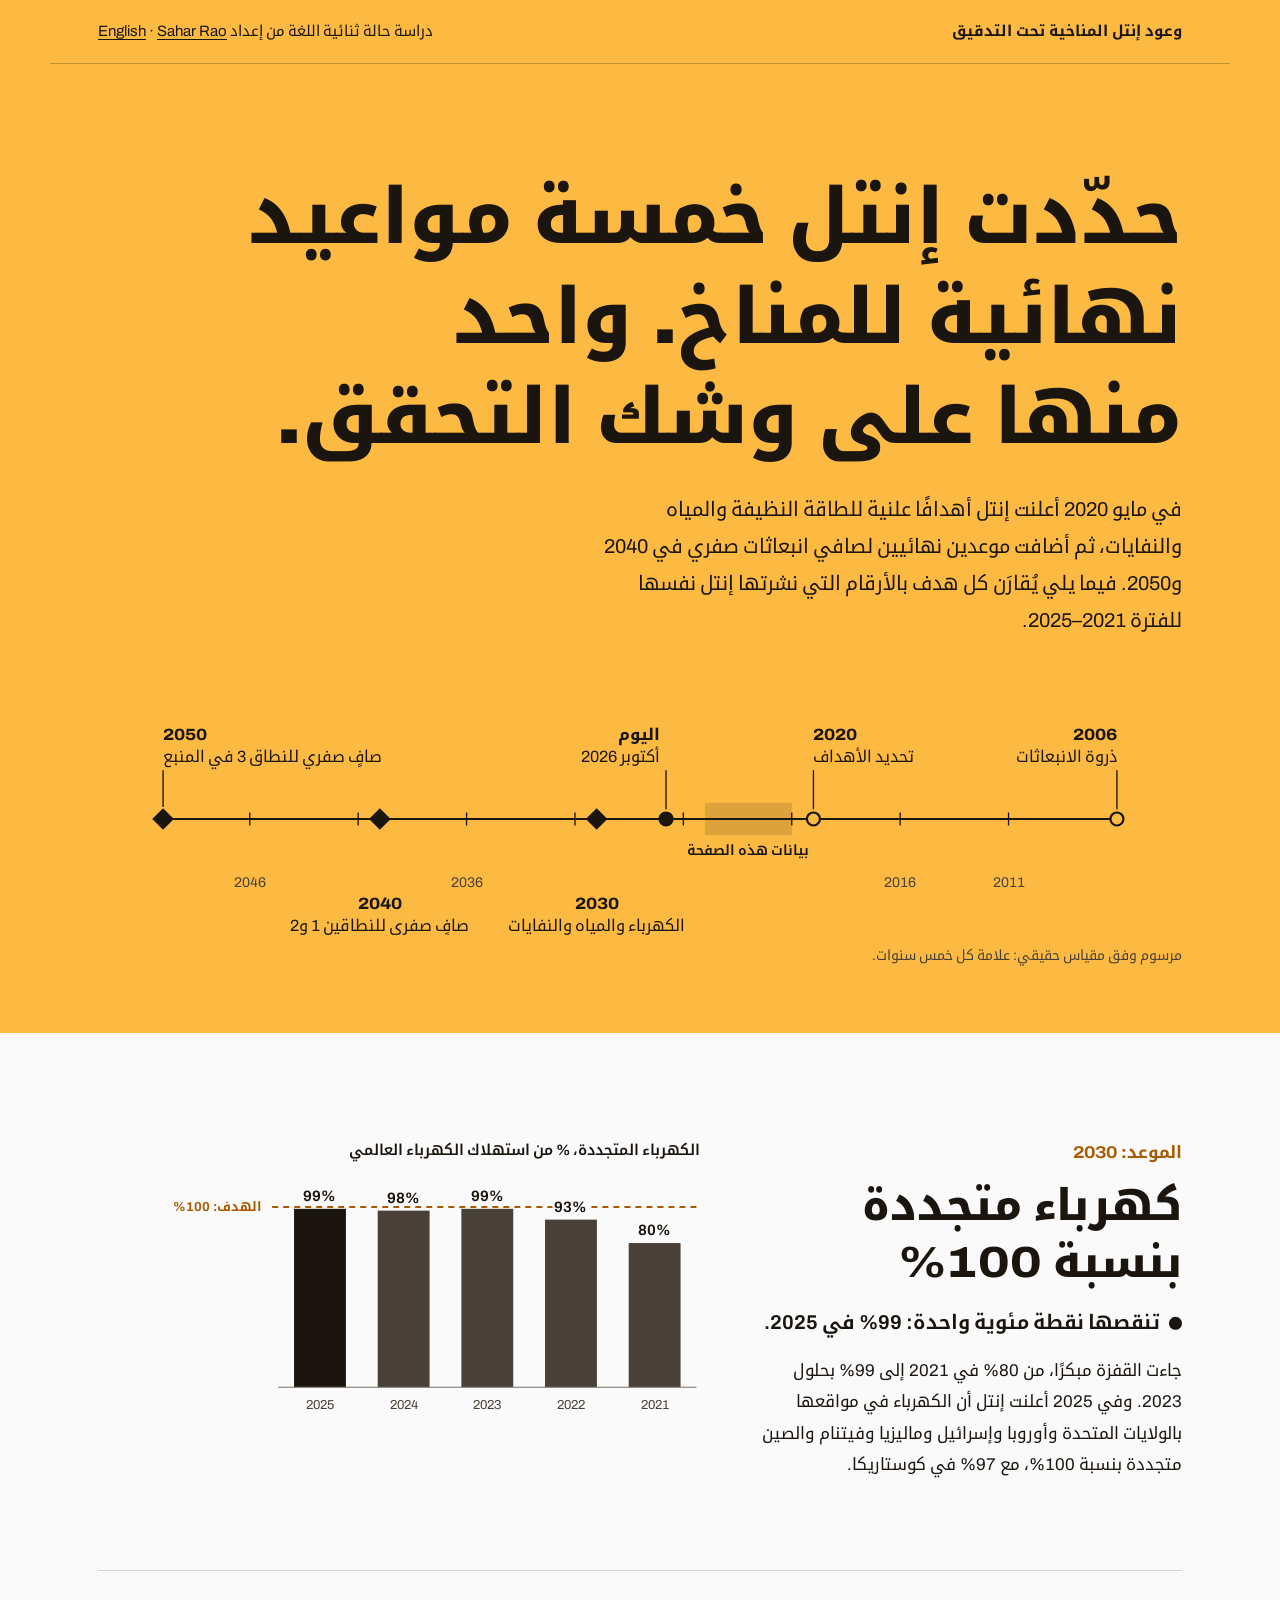
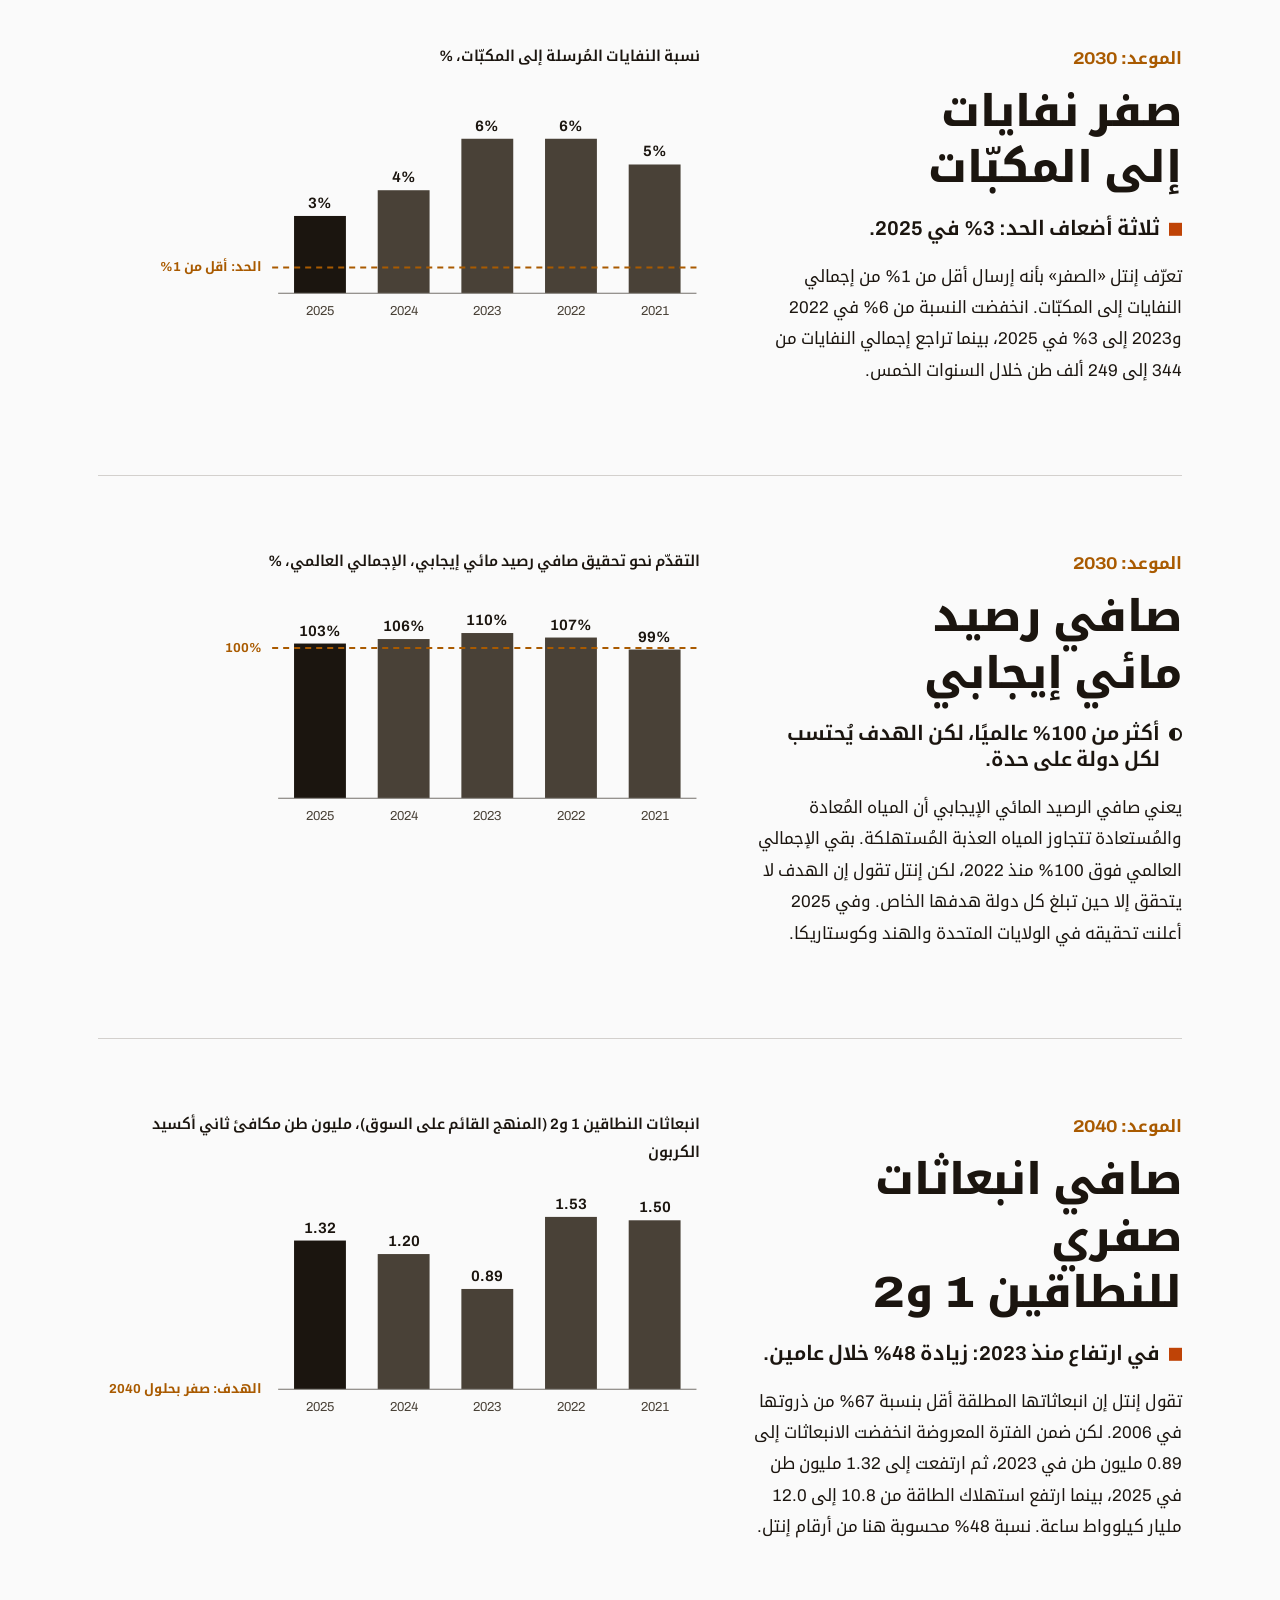
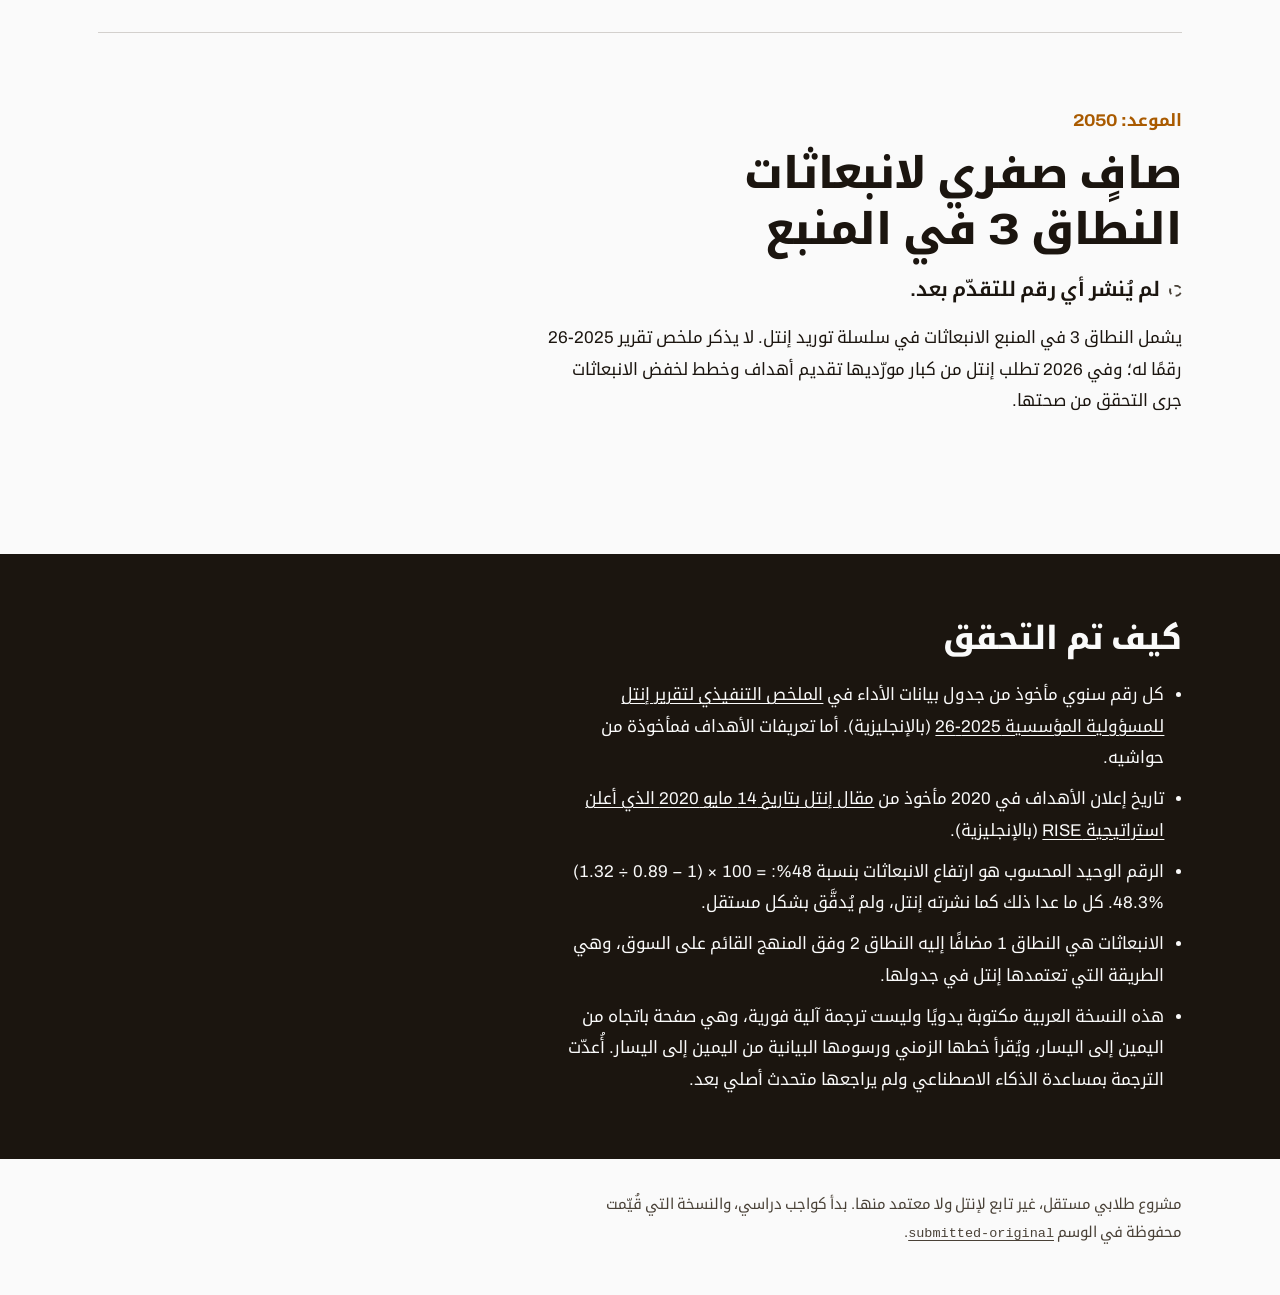
==== ar/index.html @ 9824273e "Rebuild as a hand-authored English/Arabic data case study Replaces the Google Website Translator app" ====
<!DOCTYPE html>
<html lang="ar" dir="rtl">
  <head>
    <meta charset="UTF-8" />
    <meta name="viewport" content="width=device-width, initial-scale=1.0" />
    <meta http-equiv="Content-Security-Policy" content="default-src 'self'; base-uri 'self'; form-action 'self'; object-src 'none'; script-src 'self'; style-src 'self'; img-src 'self' data:; font-src 'self'; connect-src 'self'; frame-src 'none'; upgrade-insecure-requests" />
    <title>وعود إنتل المناخية تحت التدقيق</title>
    <meta
      name="description"
      content="أهداف إنتل المعلنة للاستدامة مقارنةً ببياناتها المنشورة للفترة 2021–2025: حالة واضحة لكل هدف، وكل رقم موثّق المصدر."
    />
    <meta name="theme-color" content="#f2b33d" />
    <link rel="preload" href="../assets/fonts/noto-kufi-arabic.woff2" as="font" type="font/woff2" crossorigin />
    <link rel="alternate" hreflang="en" href="https://srao189.github.io/03-prj-intel-localization/" />
    <link rel="alternate" hreflang="ar" href="https://srao189.github.io/03-prj-intel-localization/ar/" />
    <link rel="stylesheet" href="../styles.css" />
  </head>
  <body>
    <a class="skip-link" href="#goals">انتقل إلى الأهداف</a>

    <header class="masthead">
      <div class="masthead-inner">
        <p class="masthead-title">وعود إنتل المناخية تحت التدقيق</p>
        <p class="masthead-byline">دراسة حالة ثنائية اللغة من إعداد <a href="https://github.com/SRao189" lang="en" dir="ltr">Sahar Rao</a> · <a href="../" lang="en" hreflang="en">English</a></p>
      </div>
    </header>

    <section class="hero" aria-labelledby="hero-heading">
      <div class="hero-inner">
        <h1 id="hero-heading">حدّدت إنتل خمسة مواعيد نهائية للمناخ. واحد منها على وشك التحقق.</h1>
        <p class="hero-lead">
          في مايو 2020 أعلنت إنتل أهدافًا علنية للطاقة النظيفة والمياه والنفايات، ثم أضافت موعدين
          نهائيين لصافي انبعاثات صفري في 2040 و2050. فيما يلي يُقارَن كل هدف بالأرقام التي نشرتها
          إنتل نفسها للفترة 2021–2025.
        </p>

        <figure class="ruler" aria-labelledby="ruler-caption">
          <div class="ruler-scroll" tabindex="0" role="region" aria-label="الخط الزمني، يمكن تمريره أفقيًا على الشاشات الصغيرة">
            <svg class="ruler-svg" viewBox="0 0 1000 214" direction="ltr" role="img" aria-labelledby="ruler-title ruler-desc">
              <title id="ruler-title">المواعيد النهائية لأهداف إنتل للاستدامة على خط زمني بمقياس حقيقي، من 2006 إلى 2050</title>
              <desc id="ruler-desc">بلغت الانبعاثات ذروتها في 2006. حُدّدت الأهداف في 2020. تغطي البيانات المنشورة الفترة من 2021 إلى 2025. يحين موعد أهداف المياه والنفايات والكهرباء المتجددة في 2030، وصافي الانبعاثات الصفري للنطاقين 1 و2 في 2040، وللنطاق 3 في المنبع في 2050.</desc>
              <rect class="ruler-band" x="560" y="92" width="80" height="30" />
              <text class="ruler-band-label" x="600" y="140" text-anchor="middle">بيانات هذه الصفحة</text>
              <line class="ruler-axis" x1="940" y1="107" x2="60" y2="107" />
              <g class="ruler-ticks">
                <line x1="940" y1="101" x2="940" y2="113" />
                <line x1="840" y1="101" x2="840" y2="113" />
                <line x1="740" y1="101" x2="740" y2="113" />
                <line x1="640" y1="101" x2="640" y2="113" />
                <line x1="540" y1="101" x2="540" y2="113" />
                <line x1="440" y1="101" x2="440" y2="113" />
                <line x1="340" y1="101" x2="340" y2="113" />
                <line x1="240" y1="101" x2="240" y2="113" />
                <line x1="140" y1="101" x2="140" y2="113" />
              </g>
              <g class="ruler-years">
                <text x="840" y="170" text-anchor="middle">2011</text>
                <text x="740" y="170" text-anchor="middle">2016</text>
                <text x="340" y="170" text-anchor="middle">2036</text>
                <text x="140" y="170" text-anchor="middle">2046</text>
              </g>

              <g class="ruler-event">
                <line x1="940" y1="62" x2="940" y2="98" />
                <circle cx="940" cy="107" r="6" />
                <text x="940" y="34" class="ruler-year" text-anchor="end">2006</text>
                <text x="940" y="54" text-anchor="end">ذروة الانبعاثات</text>
              </g>
              <g class="ruler-event">
                <line x1="660" y1="62" x2="660" y2="98" />
                <circle cx="660" cy="107" r="6" />
                <text x="660" y="34" class="ruler-year">2020</text>
                <text x="660" y="54">تحديد الأهداف</text>
              </g>
              <g class="ruler-event ruler-today">
                <line x1="524" y1="62" x2="524" y2="98" />
                <circle cx="524" cy="107" r="6" />
                <text x="518" y="34" class="ruler-year" text-anchor="end">اليوم</text>
                <text x="518" y="54" text-anchor="end">أكتوبر 2026</text>
              </g>
              <g class="ruler-event ruler-deadline">
                <path d="M460 97 l10 10 l-10 10 l-10 -10z" />
                <text x="460" y="190" class="ruler-year" text-anchor="middle">2030</text>
                <text x="460" y="210" text-anchor="middle">الكهرباء والمياه والنفايات</text>
              </g>
              <g class="ruler-event ruler-deadline">
                <path d="M260 97 l10 10 l-10 10 l-10 -10z" />
                <text x="260" y="190" class="ruler-year" text-anchor="middle">2040</text>
                <text x="260" y="210" text-anchor="middle">صافٍ صفري للنطاقين 1 و2</text>
              </g>
              <g class="ruler-event ruler-deadline">
                <line x1="60" y1="62" x2="60" y2="96" />
                <path d="M60 97 l10 10 l-10 10 l-10 -10z" />
                <text x="60" y="34" class="ruler-year">2050</text>
                <text x="60" y="54">صافٍ صفري للنطاق 3 في المنبع</text>
              </g>
            </svg>
          </div>
          <figcaption id="ruler-caption">مرسوم وفق مقياس حقيقي: علامة كل خمس سنوات.<span class="swipe-hint"> اسحب لرؤية الخط حتى 2050.</span></figcaption>
        </figure>
      </div>
    </section>

    <main id="goals">
      <section class="goal" aria-labelledby="g-power">
        <div class="goal-text">
          <p class="goal-due">الموعد: 2030</p>
          <h2 id="g-power">كهرباء متجددة بنسبة 100%</h2>
          <p class="status status-near"><span class="status-mark" aria-hidden="true"></span>تنقصها نقطة مئوية واحدة: 99% في 2025.</p>
          <p>
            جاءت القفزة مبكرًا، من 80% في 2021 إلى 99% بحلول 2023. وفي 2025 أعلنت إنتل أن الكهرباء
            في مواقعها بالولايات المتحدة وأوروبا وإسرائيل وماليزيا وفيتنام والصين متجددة بنسبة 100%،
            مع 97% في كوستاريكا.
          </p>
        </div>
        <figure class="chart" data-chart data-goal="100" data-goal-label="الهدف: 100%" data-max="100" data-unit="%">
          <table>
            <caption>الكهرباء المتجددة، % من استهلاك الكهرباء العالمي</caption>
            <thead><tr><th scope="col">السنة</th><th scope="col">النسبة</th></tr></thead>
            <tbody>
              <tr><th scope="row">2021</th><td>80</td></tr>
              <tr><th scope="row">2022</th><td>93</td></tr>
              <tr><th scope="row">2023</th><td>99</td></tr>
              <tr><th scope="row">2024</th><td>98</td></tr>
              <tr><th scope="row">2025</th><td>99</td></tr>
            </tbody>
          </table>
        </figure>
      </section>

      <section class="goal" aria-labelledby="g-waste">
        <div class="goal-text">
          <p class="goal-due">الموعد: 2030</p>
          <h2 id="g-waste">صفر نفايات إلى المكبّات</h2>
          <p class="status status-gap"><span class="status-mark" aria-hidden="true"></span>ثلاثة أضعاف الحد: 3% في 2025.</p>
          <p>
            تعرّف إنتل «الصفر» بأنه إرسال أقل من 1% من إجمالي النفايات إلى المكبّات. انخفضت النسبة من 6%
            في 2022 و2023 إلى 3% في 2025، بينما تراجع إجمالي النفايات من 344 إلى 249 ألف طن خلال
            السنوات الخمس.
          </p>
        </div>
        <figure class="chart" data-chart data-goal="1" data-goal-label="الحد: أقل من 1%" data-max="7" data-unit="%">
          <table>
            <caption>نسبة النفايات المُرسلة إلى المكبّات، %</caption>
            <thead><tr><th scope="col">السنة</th><th scope="col">النسبة</th></tr></thead>
            <tbody>
              <tr><th scope="row">2021</th><td>5</td></tr>
              <tr><th scope="row">2022</th><td>6</td></tr>
              <tr><th scope="row">2023</th><td>6</td></tr>
              <tr><th scope="row">2024</th><td>4</td></tr>
              <tr><th scope="row">2025</th><td>3</td></tr>
            </tbody>
          </table>
        </figure>
      </section>

      <section class="goal" aria-labelledby="g-water">
        <div class="goal-text">
          <p class="goal-due">الموعد: 2030</p>
          <h2 id="g-water">صافي رصيد مائي إيجابي</h2>
          <p class="status status-partial"><span class="status-mark" aria-hidden="true"></span>أكثر من 100% عالميًا، لكن الهدف يُحتسب لكل دولة على حدة.</p>
          <p>
            يعني صافي الرصيد المائي الإيجابي أن المياه المُعادة والمُستعادة تتجاوز المياه العذبة المُستهلكة. بقي
            الإجمالي العالمي فوق 100% منذ 2022، لكن إنتل تقول إن الهدف لا يتحقق إلا حين تبلغ كل دولة
            هدفها الخاص. وفي 2025 أعلنت تحقيقه في الولايات المتحدة والهند وكوستاريكا.
          </p>
        </div>
        <figure class="chart" data-chart data-goal="100" data-goal-label="100%" data-max="120" data-unit="%">
          <table>
            <caption>التقدّم نحو تحقيق صافي رصيد مائي إيجابي، الإجمالي العالمي، %</caption>
            <thead><tr><th scope="col">السنة</th><th scope="col">التقدّم</th></tr></thead>
            <tbody>
              <tr><th scope="row">2021</th><td>99</td></tr>
              <tr><th scope="row">2022</th><td>107</td></tr>
              <tr><th scope="row">2023</th><td>110</td></tr>
              <tr><th scope="row">2024</th><td>106</td></tr>
              <tr><th scope="row">2025</th><td>103</td></tr>
            </tbody>
          </table>
        </figure>
      </section>

      <section class="goal" aria-labelledby="g-scope12">
        <div class="goal-text">
          <p class="goal-due">الموعد: 2040</p>
          <h2 id="g-scope12">صافي انبعاثات صفري للنطاقين 1 و2</h2>
          <p class="status status-gap"><span class="status-mark" aria-hidden="true"></span>في ارتفاع منذ 2023: زيادة 48% خلال عامين.</p>
          <p>
            تقول إنتل إن انبعاثاتها المطلقة أقل بنسبة 67% من ذروتها في 2006. لكن ضمن الفترة المعروضة
            انخفضت الانبعاثات إلى 0.89 مليون طن في 2023، ثم ارتفعت إلى 1.32 مليون طن في 2025، بينما
            ارتفع استهلاك الطاقة من 10.8 إلى 12.0 مليار كيلوواط ساعة. نسبة 48% محسوبة هنا من أرقام إنتل.
          </p>
        </div>
        <figure class="chart" data-chart data-goal="0" data-goal-label="الهدف: صفر بحلول 2040" data-max="1.6" data-unit="" data-decimals="2">
          <table>
            <caption>انبعاثات النطاقين 1 و2 (المنهج القائم على السوق)، مليون طن مكافئ ثاني أكسيد الكربون</caption>
            <thead><tr><th scope="col">السنة</th><th scope="col">الانبعاثات</th></tr></thead>
            <tbody>
              <tr><th scope="row">2021</th><td>1.50</td></tr>
              <tr><th scope="row">2022</th><td>1.53</td></tr>
              <tr><th scope="row">2023</th><td>0.89</td></tr>
              <tr><th scope="row">2024</th><td>1.20</td></tr>
              <tr><th scope="row">2025</th><td>1.32</td></tr>
            </tbody>
          </table>
        </figure>
      </section>

      <section class="goal goal-open" aria-labelledby="g-scope3">
        <div class="goal-text">
          <p class="goal-due">الموعد: 2050</p>
          <h2 id="g-scope3">صافٍ صفري لانبعاثات النطاق 3 في المنبع</h2>
          <p class="status status-open"><span class="status-mark" aria-hidden="true"></span>لم يُنشر أي رقم للتقدّم بعد.</p>
          <p>
            يشمل النطاق 3 في المنبع الانبعاثات في سلسلة توريد إنتل. لا يذكر ملخص تقرير 2025-26 رقمًا
            له؛ وفي 2026 تطلب إنتل من كبار مورّديها تقديم أهداف وخطط لخفض الانبعاثات جرى التحقق من صحتها.
          </p>
        </div>
      </section>
    </main>

    <section class="method" aria-labelledby="method-heading">
      <div class="method-inner">
        <h2 id="method-heading">كيف تم التحقق</h2>
        <ul>
          <li>
            كل رقم سنوي مأخوذ من جدول بيانات الأداء في
            <a href="https://csrreportbuilder.intel.com/pdfbuilder/pdfs/CSR-2025-26-Executive-Summary.pdf#page=9" hreflang="en">الملخص التنفيذي لتقرير إنتل للمسؤولية المؤسسية 2025-26</a>
            (بالإنجليزية). أما تعريفات الأهداف فمأخوذة من حواشيه.
          </li>
          <li>
            تاريخ إعلان الأهداف في 2020 مأخوذ من
            <a href="https://www.intc.com/news-events/press-releases/detail/1077/intel-editorial-closing-out-a-decade-of-corporate" hreflang="en">مقال إنتل بتاريخ 14 مايو 2020 الذي أعلن استراتيجية RISE</a>
            (بالإنجليزية).
          </li>
          <li>الرقم الوحيد المحسوب هو ارتفاع الانبعاثات بنسبة 48%: <span dir="ltr">(1.32 ÷ 0.89 − 1) × 100 = 48.3%</span>. كل ما عدا ذلك كما نشرته إنتل، ولم يُدقَّق بشكل مستقل.</li>
          <li>الانبعاثات هي النطاق 1 مضافًا إليه النطاق 2 وفق المنهج القائم على السوق، وهي الطريقة التي تعتمدها إنتل في جدولها.</li>
          <li>هذه النسخة العربية مكتوبة يدويًا وليست ترجمة آلية فورية، وهي صفحة باتجاه من اليمين إلى اليسار، ويُقرأ خطها الزمني ورسومها البيانية من اليمين إلى اليسار. أُعدّت الترجمة بمساعدة الذكاء الاصطناعي ولم يراجعها متحدث أصلي بعد.</li>
        </ul>
      </div>
    </section>

    <footer class="site-footer">
      <p>
        مشروع طلابي مستقل، غير تابع لإنتل ولا معتمد منها. بدأ كواجب دراسي، والنسخة التي قُيّمت محفوظة
        في الوسم
        <a href="https://github.com/SRao189/03-prj-intel-localization/tree/submitted-original"><code>submitted-original</code></a>.
      </p>
    </footer>

    <script src="../script.js"></script>
  </body>
</html>
---- styles.css ----
@font-face {
  font-family: "Archivo";
  src: url("assets/fonts/archivo-latin.woff2") format("woff2");
  font-weight: 100 900;
  font-stretch: 62% 125%;
  font-display: swap;
}

@font-face {
  font-family: "Noto Kufi Arabic";
  src: url("assets/fonts/noto-kufi-arabic.woff2") format("woff2");
  font-weight: 100 900;
  font-display: swap;
  unicode-range: U+0600-06FF, U+0750-077F, U+08A0-08FF, U+200C-200E, U+FB50-FDFF, U+FE70-FEFF;
}

:root {
  /* Cleanroom amber: the light photolithography bays run under. */
  --amber: oklch(0.83 0.15 78);
  --amber-deep: oklch(0.55 0.14 62);
  --ink: oklch(0.2 0.015 70);
  --ink-soft: oklch(0.38 0.02 70);
  --paper: oklch(0.985 0 0);
  --rule: oklch(0.86 0.005 70);
  --rule-strong: oklch(0.55 0.01 70);
  --gap: oklch(0.55 0.17 40);
  --focus: oklch(0.45 0.18 260);

  --measure: 64ch;
  --page: 1180px;
  --pad: clamp(1rem, 4vw, 3rem);
  --ease-out: cubic-bezier(0.22, 1, 0.36, 1);

  --z-skip: 10;
}

*,
*::before,
*::after {
  box-sizing: border-box;
}

html {
  -webkit-text-size-adjust: 100%;
}

body {
  margin: 0;
  background: var(--paper);
  color: var(--ink);
  /* Archivo carries Latin and digits; Noto Kufi Arabic picks up the Arabic range. */
  font-family: "Archivo", "Noto Kufi Arabic", "Segoe UI", system-ui, sans-serif;
  font-size: 1.0625rem;
  line-height: 1.6;
  font-variant-numeric: tabular-nums;
}

a {
  color: inherit;
  text-decoration-thickness: 1px;
  text-underline-offset: 0.18em;
}

a:hover {
  text-decoration-thickness: 2px;
}

:focus-visible {
  outline: 3px solid var(--focus);
  outline-offset: 3px;
  border-radius: 2px;
}

.skip-link {
  position: absolute;
  inset-inline-start: var(--pad);
  top: -4rem;
  z-index: var(--z-skip);
  padding: 0.6rem 1rem;
  background: var(--ink);
  color: var(--paper);
}

.skip-link:focus {
  top: 1rem;
}

/* Masthead + hero share the amber drench. */

.masthead,
.hero {
  background: var(--amber);
}

.masthead-inner,
.hero-inner,
.method-inner {
  max-width: var(--page);
  margin: 0 auto;
  padding-inline: var(--pad);
}

.masthead-inner {
  display: flex;
  flex-wrap: wrap;
  justify-content: space-between;
  gap: 0.25rem 2rem;
  padding-block: 1.1rem;
  border-bottom: 1px solid oklch(0.2 0.015 70 / 0.25);
  font-size: 0.9375rem;
}

.masthead p {
  margin: 0;
}

.masthead-title {
  font-weight: 700;
  font-stretch: 112%;
}

.hero-inner {
  padding-block: clamp(3rem, 9vw, 6.5rem) clamp(2.5rem, 6vw, 4rem);
}

h1,
h2 {
  font-stretch: 116%;
  font-weight: 800;
  letter-spacing: -0.02em;
  line-height: 1.04;
  text-wrap: balance;
  margin: 0;
}

h1 {
  font-size: clamp(2.35rem, 6vw, 4.9rem);
  max-width: 17ch;
}

.hero-lead {
  max-width: 54ch;
  margin: 1.5rem 0 0;
  font-size: clamp(1.0625rem, 1.6vw, 1.25rem);
  text-wrap: pretty;
}

/* Ruler: the deadlines, to scale. */

.ruler {
  margin: clamp(2.5rem, 6vw, 4rem) 0 0;
}

.ruler-scroll {
  overflow-x: auto;
  overscroll-behavior-x: contain;
}

.ruler-svg {
  display: block;
  width: 100%;
  min-width: 680px;
  height: auto;
  font-family: inherit;
  font-size: 15px;
  fill: var(--ink);
}

.ruler-axis {
  stroke: var(--ink);
  stroke-width: 2;
}

.ruler-ticks line {
  stroke: var(--ink);
  stroke-width: 1.25;
}

.ruler-years text {
  fill: var(--ink-soft);
  font-size: 13px;
}

.ruler-band {
  fill: oklch(0.2 0.015 70 / 0.14);
}

.ruler-band-label {
  font-size: 13px;
  font-weight: 600;
}

.ruler-event line {
  stroke: var(--ink);
  stroke-width: 1.25;
}

.ruler-event circle {
  fill: var(--amber);
  stroke: var(--ink);
  stroke-width: 2;
}

.ruler-today circle {
  fill: var(--ink);
}

.ruler-deadline path {
  fill: var(--ink);
}

.ruler-year {
  font-weight: 750;
  font-stretch: 112%;
}

.ruler figcaption {
  margin-top: 0.5rem;
  font-size: 0.875rem;
  color: var(--ink-soft);
}

/* Goals */

main {
  max-width: var(--page);
  margin: 0 auto;
  padding: clamp(1rem, 3vw, 2rem) var(--pad) 0;
}

.goal {
  display: grid;
  grid-template-columns: minmax(0, 5fr) minmax(0, 7fr);
  gap: clamp(1.5rem, 4vw, 4rem);
  align-items: start;
  padding-block: clamp(2.5rem, 6vw, 4.5rem);
  border-bottom: 1px solid var(--rule);
}

.goal:last-child {
  border-bottom: 0;
}

.goal-open {
  grid-template-columns: minmax(0, 1fr);
}

.goal-text {
  max-width: var(--measure);
}

.goal-due {
  margin: 0 0 0.6rem;
  font-weight: 700;
  font-stretch: 112%;
  color: var(--amber-deep);
}

h2 {
  font-size: clamp(1.75rem, 3.4vw, 2.75rem);
}

.goal-text > p:not(.goal-due):not(.status) {
  text-wrap: pretty;
}

.status {
  display: flex;
  align-items: baseline;
  gap: 0.6rem;
  margin: 1.1rem 0 1.25rem;
  font-size: 1.25rem;
  font-weight: 650;
  line-height: 1.3;
}

.status-mark {
  flex: none;
  width: 0.8rem;
  height: 0.8rem;
  transform: translateY(0.05rem);
}

.status-near .status-mark {
  background: var(--ink);
  border-radius: 50%;
}

/* Arabic: no negative tracking (it breaks joined letterforms) and more line height for the taller script. */
:lang(ar) h1,
:lang(ar) h2 {
  letter-spacing: 0;
  line-height: 1.3;
}

:lang(ar) body {
  line-height: 1.85;
}

.status-partial .status-mark {
  border: 2px solid var(--ink);
  border-radius: 50%;
  background: linear-gradient(90deg, var(--ink) 50%, transparent 50%);
}

.status-gap .status-mark {
  background: var(--gap);
}

.status-open .status-mark {
  border: 2px dashed var(--ink-soft);
  border-radius: 50%;
}

/* Charts: drawn by script.js from the table inside each figure. */

.chart {
  position: relative;
  margin: 0;
}

/* Tables ignore width: 1px, so the drawn chart contains its hidden table itself. */
.chart.is-drawn {
  overflow: clip;
}

.chart table {
  width: 100%;
  max-width: 28rem;
  border-collapse: collapse;
  font-size: 0.9375rem;
}

.chart caption {
  text-align: start;
  font-weight: 600;
  padding-bottom: 0.5rem;
}

.chart th,
.chart td {
  padding: 0.35rem 0.5rem;
  border-bottom: 1px solid var(--rule);
  text-align: start;
}

.chart td {
  text-align: end;
}

.chart.is-drawn table {
  position: absolute;
  width: 1px;
  height: 1px;
  overflow: hidden;
  clip-path: inset(50%);
  white-space: nowrap;
}

.chart-title {
  margin: 0 0 0.5rem;
  font-size: 0.9375rem;
  font-weight: 600;
}

.chart-svg {
  display: block;
  width: 100%;
  height: auto;
  font-family: inherit;
  font-size: 15px;
}

.bar {
  fill: var(--ink-soft);
  transform-box: fill-box;
  transform-origin: 50% 100%;
}

.bar-latest {
  fill: var(--ink);
}

.bar-value {
  fill: var(--ink);
  font-weight: 650;
  /* Halo so a goal line passing behind a value never strikes it through. */
  paint-order: stroke;
  stroke: var(--paper);
  stroke-width: 5px;
  stroke-linejoin: round;
}

.bar-year {
  fill: var(--ink-soft);
  font-size: 13px;
}

.chart-base {
  stroke: var(--rule-strong);
  stroke-width: 1;
}

.goal-line {
  stroke: var(--amber-deep);
  stroke-width: 2;
  stroke-dasharray: 6 5;
}

.goal-label {
  fill: var(--amber-deep);
  font-weight: 700;
  font-size: 13px;
}

/* Method + footer */

.method {
  margin-top: clamp(2rem, 5vw, 3rem);
  background: var(--ink);
  color: var(--paper);
}

.method-inner {
  padding-block: clamp(2.5rem, 6vw, 4rem);
}

.method h2 {
  font-size: clamp(1.5rem, 2.6vw, 2rem);
}

.method ul {
  max-width: var(--measure);
  margin: 1.25rem 0 0;
  padding-inline-start: 1.1rem;
}

.method li + li {
  margin-top: 0.6rem;
}

.method :focus-visible {
  outline-color: var(--amber);
}

.site-footer {
  max-width: var(--page);
  margin: 0 auto;
  padding: 2rem var(--pad) 3rem;
  font-size: 0.9375rem;
  color: var(--ink-soft);
}

.site-footer p {
  max-width: var(--measure);
  margin: 0;
}

code {
  font-family: ui-monospace, "Cascadia Mono", Consolas, monospace;
  font-size: 0.9em;
}

.swipe-hint {
  display: none;
}

@media (max-width: 860px) {
  .goal {
    grid-template-columns: minmax(0, 1fr);
  }
}

@media (max-width: 720px) {
  .swipe-hint {
    display: inline;
  }
}

/* Motion: one load sequence, then bars rise as each chart scrolls in. */

@media (prefers-reduced-motion: no-preference) {
  .hero h1,
  .hero-lead {
    animation: rise 0.9s var(--ease-out) both;
  }

  .hero-lead {
    animation-delay: 0.12s;
  }

  .ruler-axis {
    stroke-dasharray: 880;
    animation: draw 1.4s 0.25s var(--ease-out) both;
  }

  .chart.is-growing .bar {
    animation: grow 0.8s var(--ease-out) both;
  }

  .chart.is-growing .bar:nth-of-type(2) { animation-delay: 0.06s; }
  .chart.is-growing .bar:nth-of-type(3) { animation-delay: 0.12s; }
  .chart.is-growing .bar:nth-of-type(4) { animation-delay: 0.18s; }
  .chart.is-growing .bar:nth-of-type(5) { animation-delay: 0.24s; }
}

@keyframes rise {
  from {
    opacity: 0;
    transform: translateY(14px);
  }
}

@keyframes draw {
  from {
    stroke-dashoffset: 880;
  }
}

@keyframes grow {
  from {
    transform: scaleY(0.02);
  }
}
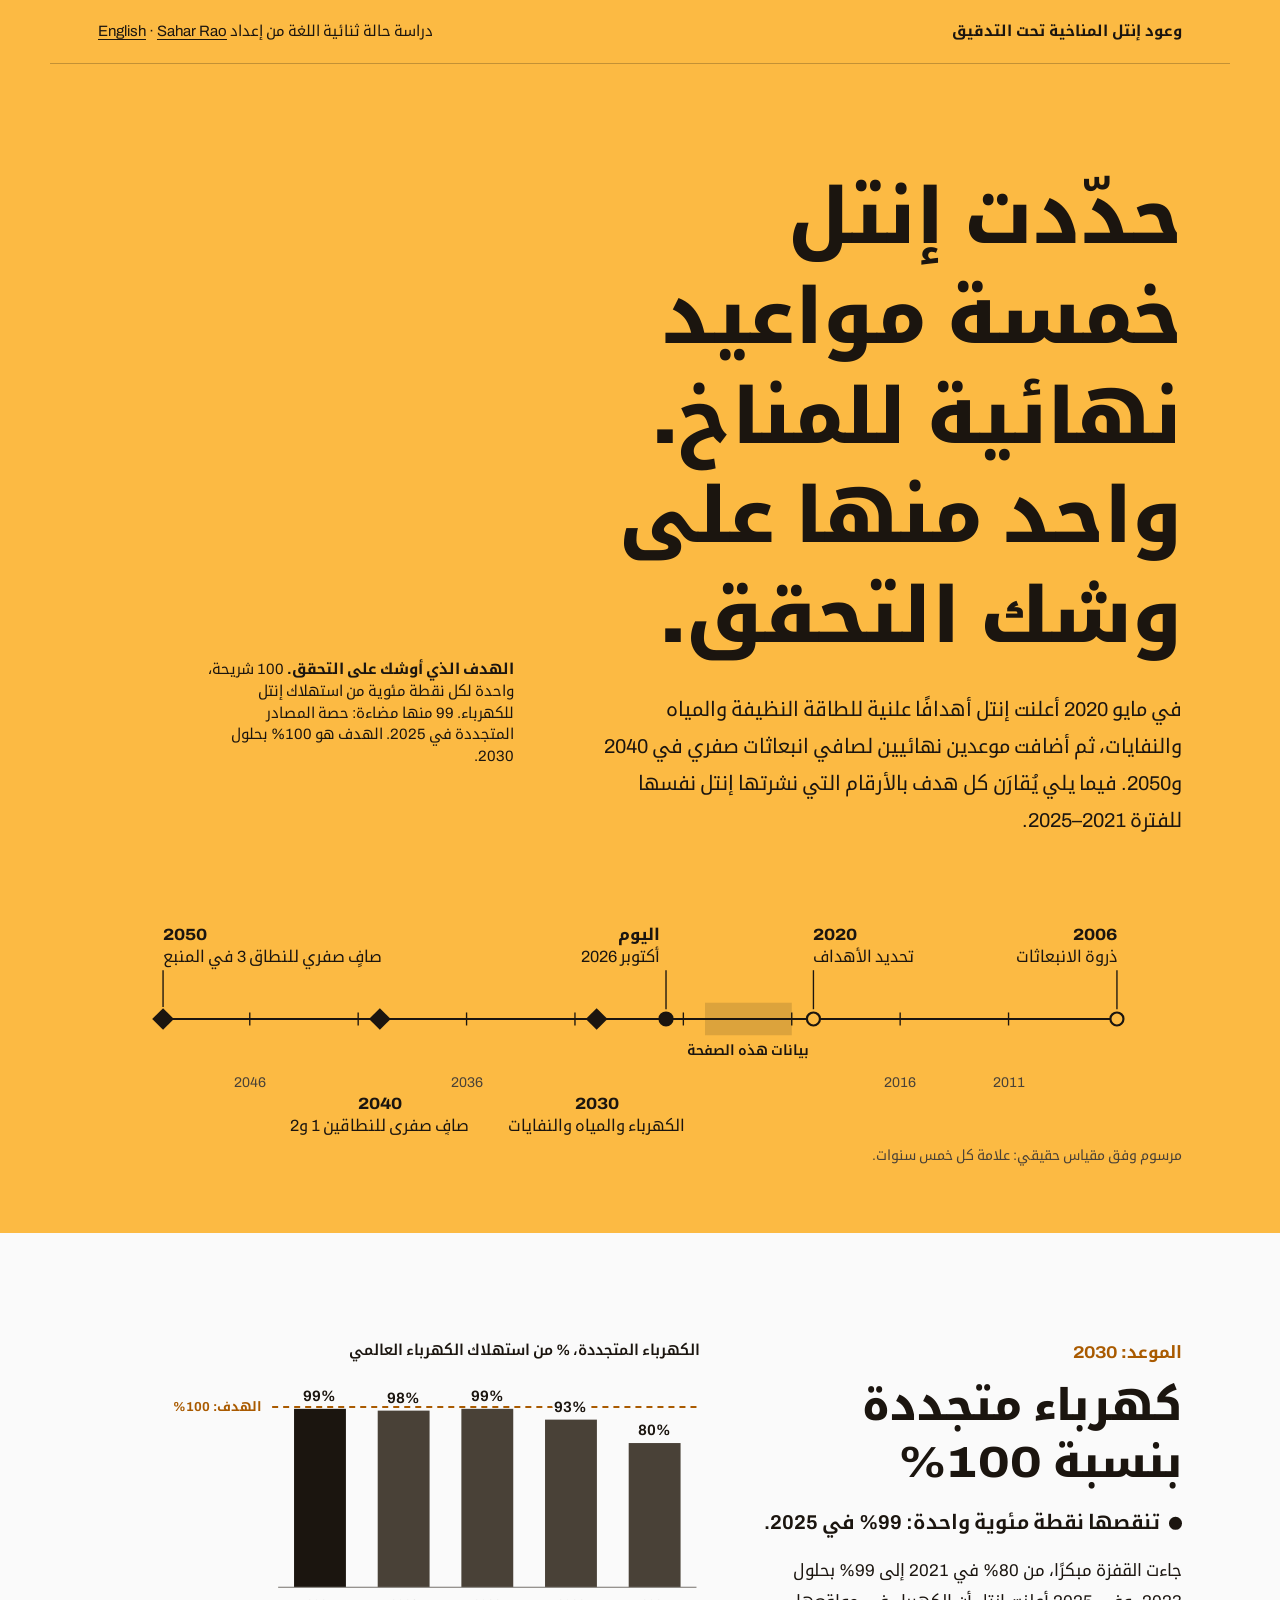
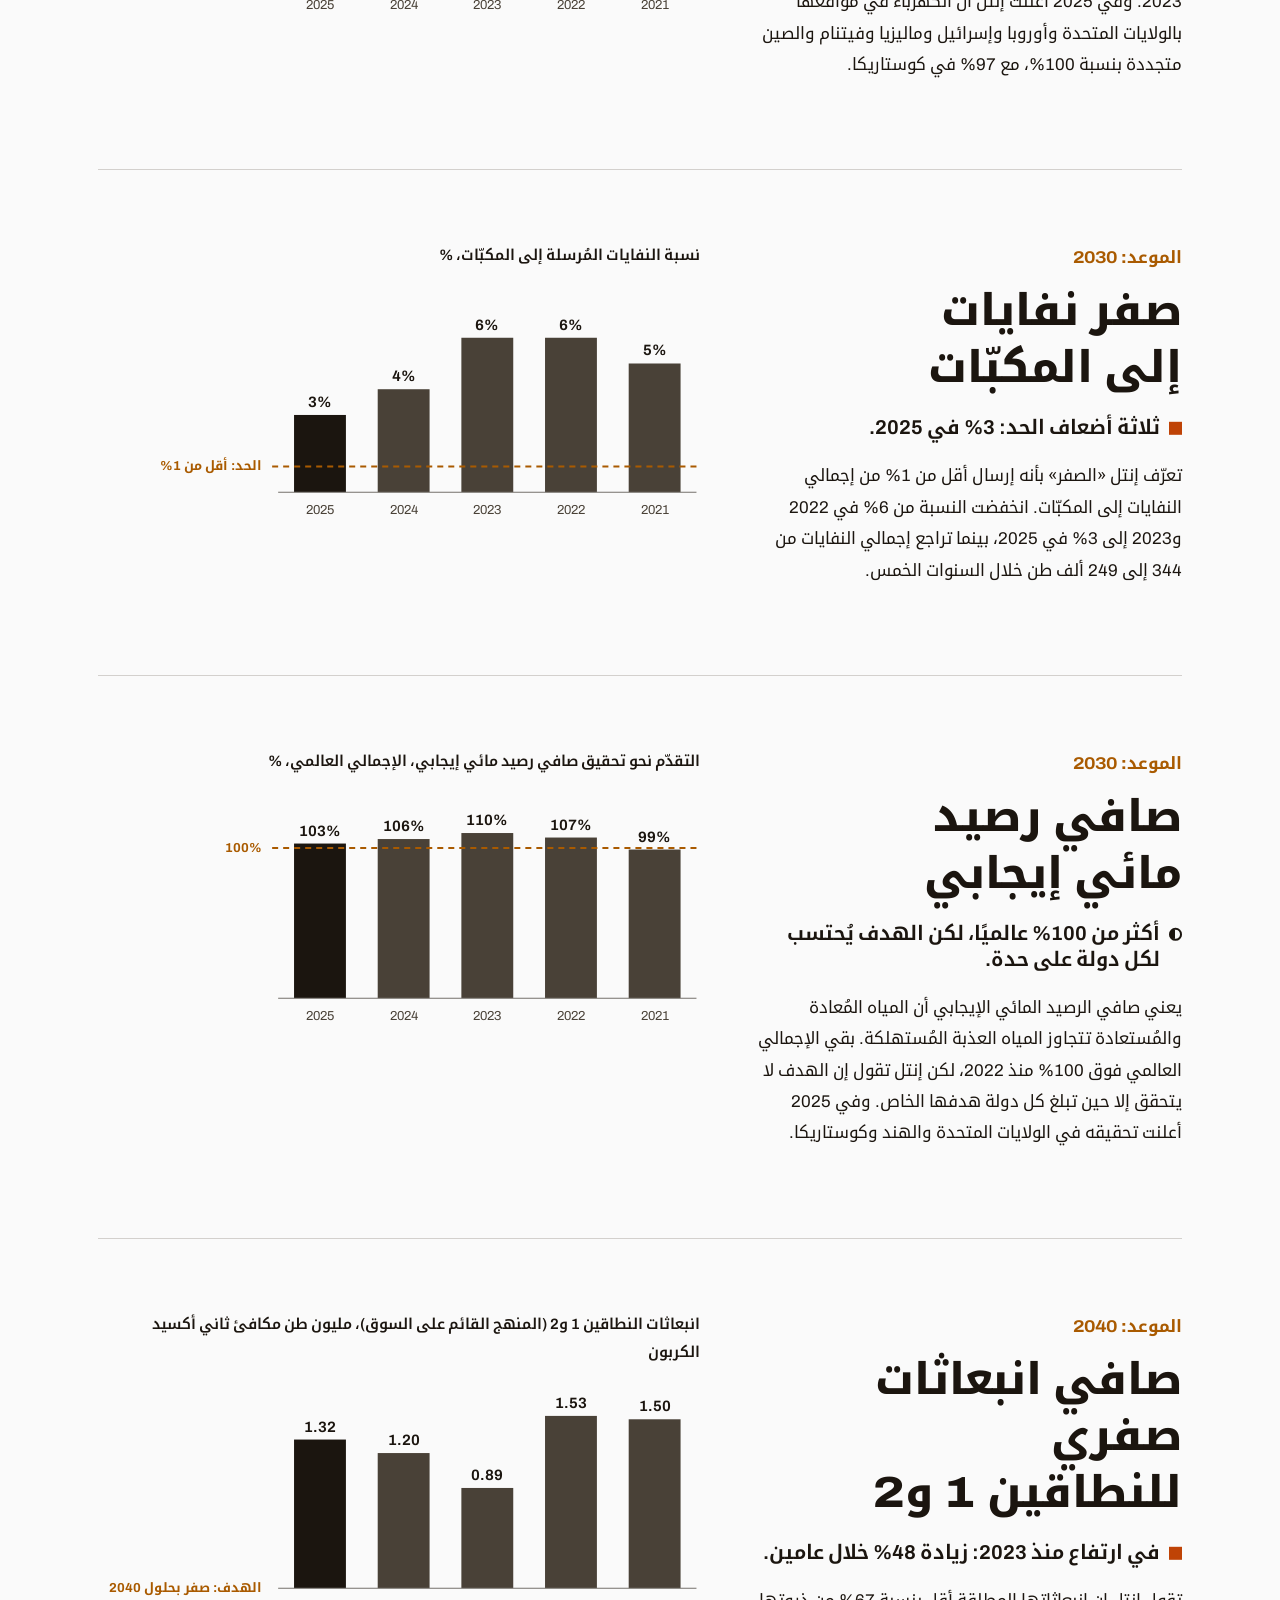
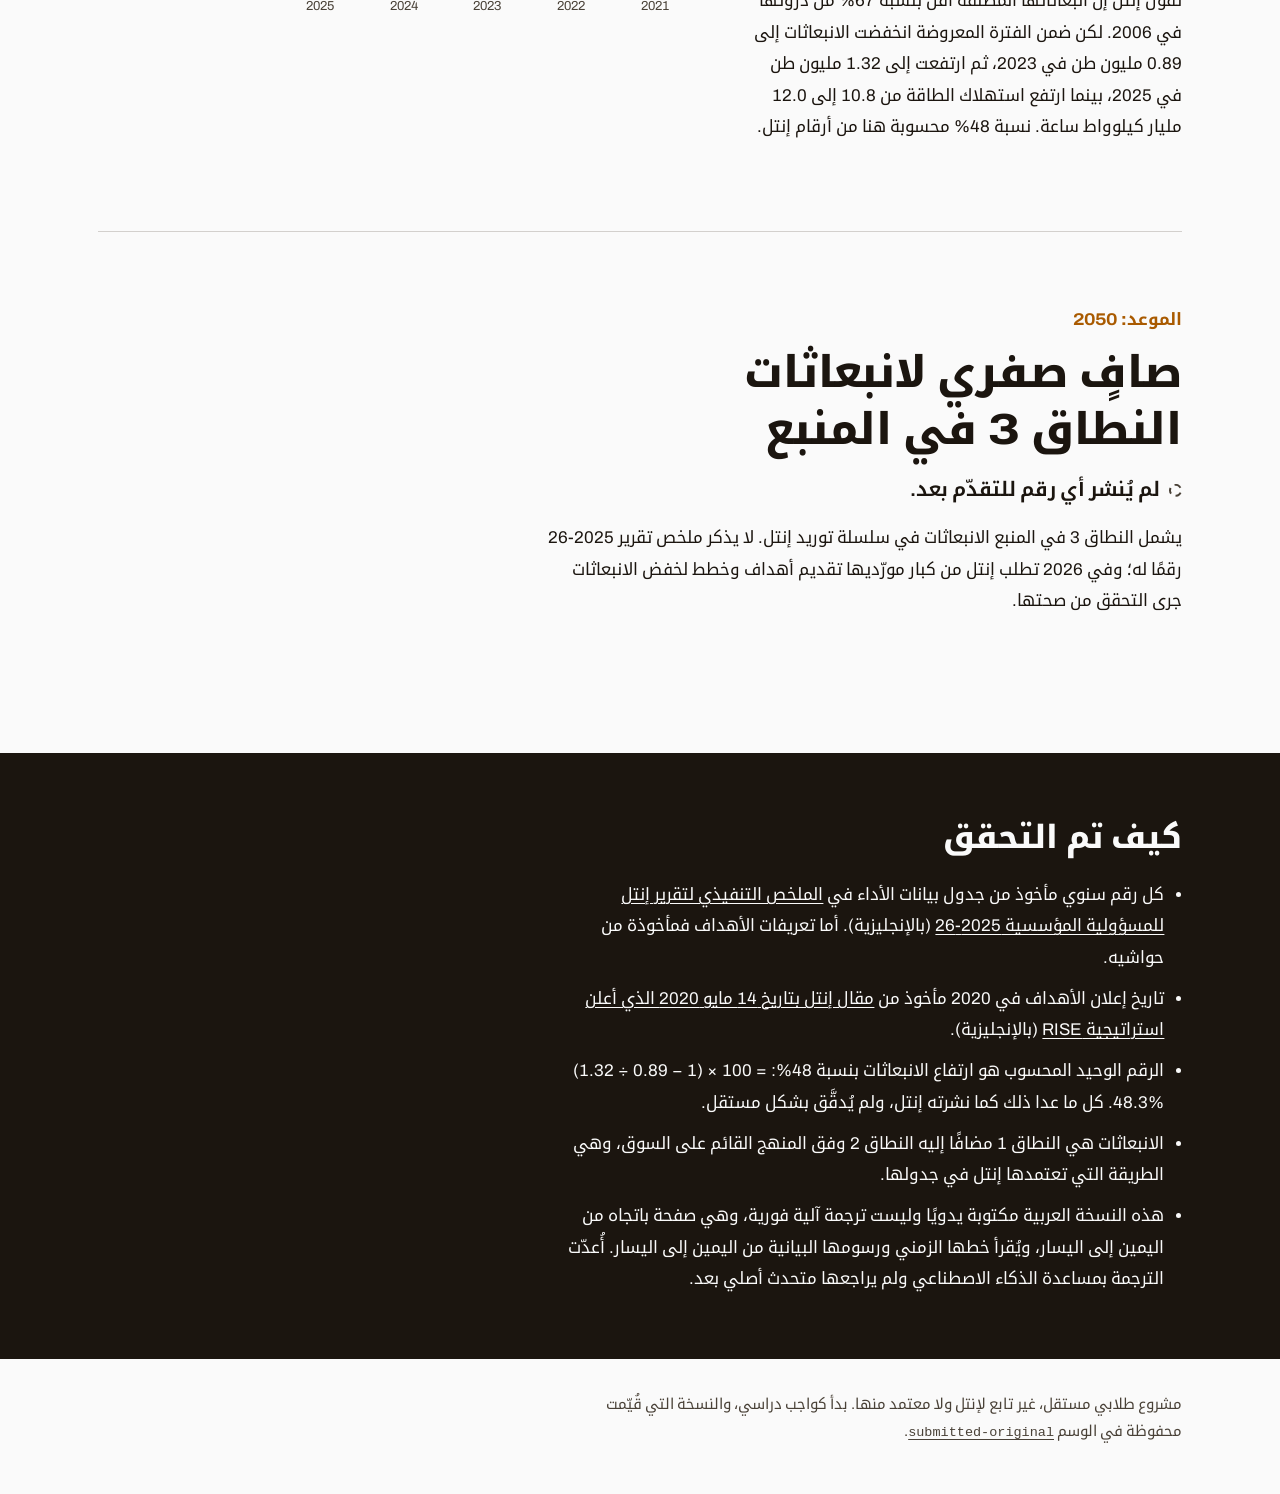
==== commit 9eb82c67: "Port procedural 3D wafer hero (99 of 100 dies lit) to English and Arabic editions" ====
--- a/ar/index.html
+++ b/ar/index.html
@@ -27,12 +27,23 @@
 
     <section class="hero" aria-labelledby="hero-heading">
       <div class="hero-inner">
-        <h1 id="hero-heading">حدّدت إنتل خمسة مواعيد نهائية للمناخ. واحد منها على وشك التحقق.</h1>
-        <p class="hero-lead">
-          في مايو 2020 أعلنت إنتل أهدافًا علنية للطاقة النظيفة والمياه والنفايات، ثم أضافت موعدين
-          نهائيين لصافي انبعاثات صفري في 2040 و2050. فيما يلي يُقارَن كل هدف بالأرقام التي نشرتها
-          إنتل نفسها للفترة 2021–2025.
-        </p>
+        <div class="hero-top">
+          <div class="hero-copy">
+            <h1 id="hero-heading">حدّدت إنتل خمسة مواعيد نهائية للمناخ. واحد منها على وشك التحقق.</h1>
+            <p class="hero-lead">
+              في مايو 2020 أعلنت إنتل أهدافًا علنية للطاقة النظيفة والمياه والنفايات، ثم أضافت موعدين
+              نهائيين لصافي انبعاثات صفري في 2040 و2050. فيما يلي يُقارَن كل هدف بالأرقام التي نشرتها
+              إنتل نفسها للفترة 2021–2025.
+            </p>
+          </div>
+          <figure class="wafer" aria-labelledby="wafer-caption">
+            <div class="wafer-stage"><canvas class="wafer-canvas" aria-hidden="true"></canvas></div>
+            <figcaption id="wafer-caption">
+              <strong>الهدف الذي أوشك على التحقق.</strong> 100 شريحة، واحدة لكل نقطة مئوية من استهلاك إنتل للكهرباء.
+              99 منها مضاءة: حصة المصادر المتجددة في 2025. الهدف هو 100% بحلول 2030.
+            </figcaption>
+          </figure>
+        </div>
 
         <figure class="ruler" aria-labelledby="ruler-caption">
           <div class="ruler-scroll" tabindex="0" role="region" aria-label="الخط الزمني، يمكن تمريره أفقيًا على الشاشات الصغيرة">
@@ -249,5 +260,6 @@
     </footer>
 
     <script src="../script.js"></script>
+    <script type="module" src="../wafer.js"></script>
   </body>
 </html>
--- a/styles.css
+++ b/styles.css
@@ -145,6 +145,56 @@
   text-wrap: pretty;
 }
 
+/* Hero top: headline beside the wafer. */
+
+.hero-top {
+  display: grid;
+  grid-template-columns: minmax(0, 1fr) minmax(16rem, 26rem);
+  gap: clamp(1.5rem, 4vw, 3.5rem);
+  align-items: center;
+}
+
+.wafer {
+  margin: 0;
+}
+
+.wafer-stage {
+  aspect-ratio: 1;
+  opacity: 0;
+  transition: opacity 0.9s var(--ease-out);
+}
+
+.wafer-stage.is-ready {
+  opacity: 1;
+}
+
+.wafer-stage.is-unavailable {
+  display: none;
+}
+
+.wafer-canvas {
+  display: block;
+  width: 100%;
+  height: 100%;
+}
+
+.wafer figcaption {
+  max-width: 34ch;
+  margin-top: 0.25rem;
+  font-size: 0.9375rem;
+  line-height: 1.45;
+}
+
+@media (max-width: 860px) {
+  .hero-top {
+    grid-template-columns: minmax(0, 1fr);
+  }
+
+  .wafer {
+    max-width: 19rem;
+  }
+}
+
 /* Ruler: the deadlines, to scale. */
 
 .ruler {
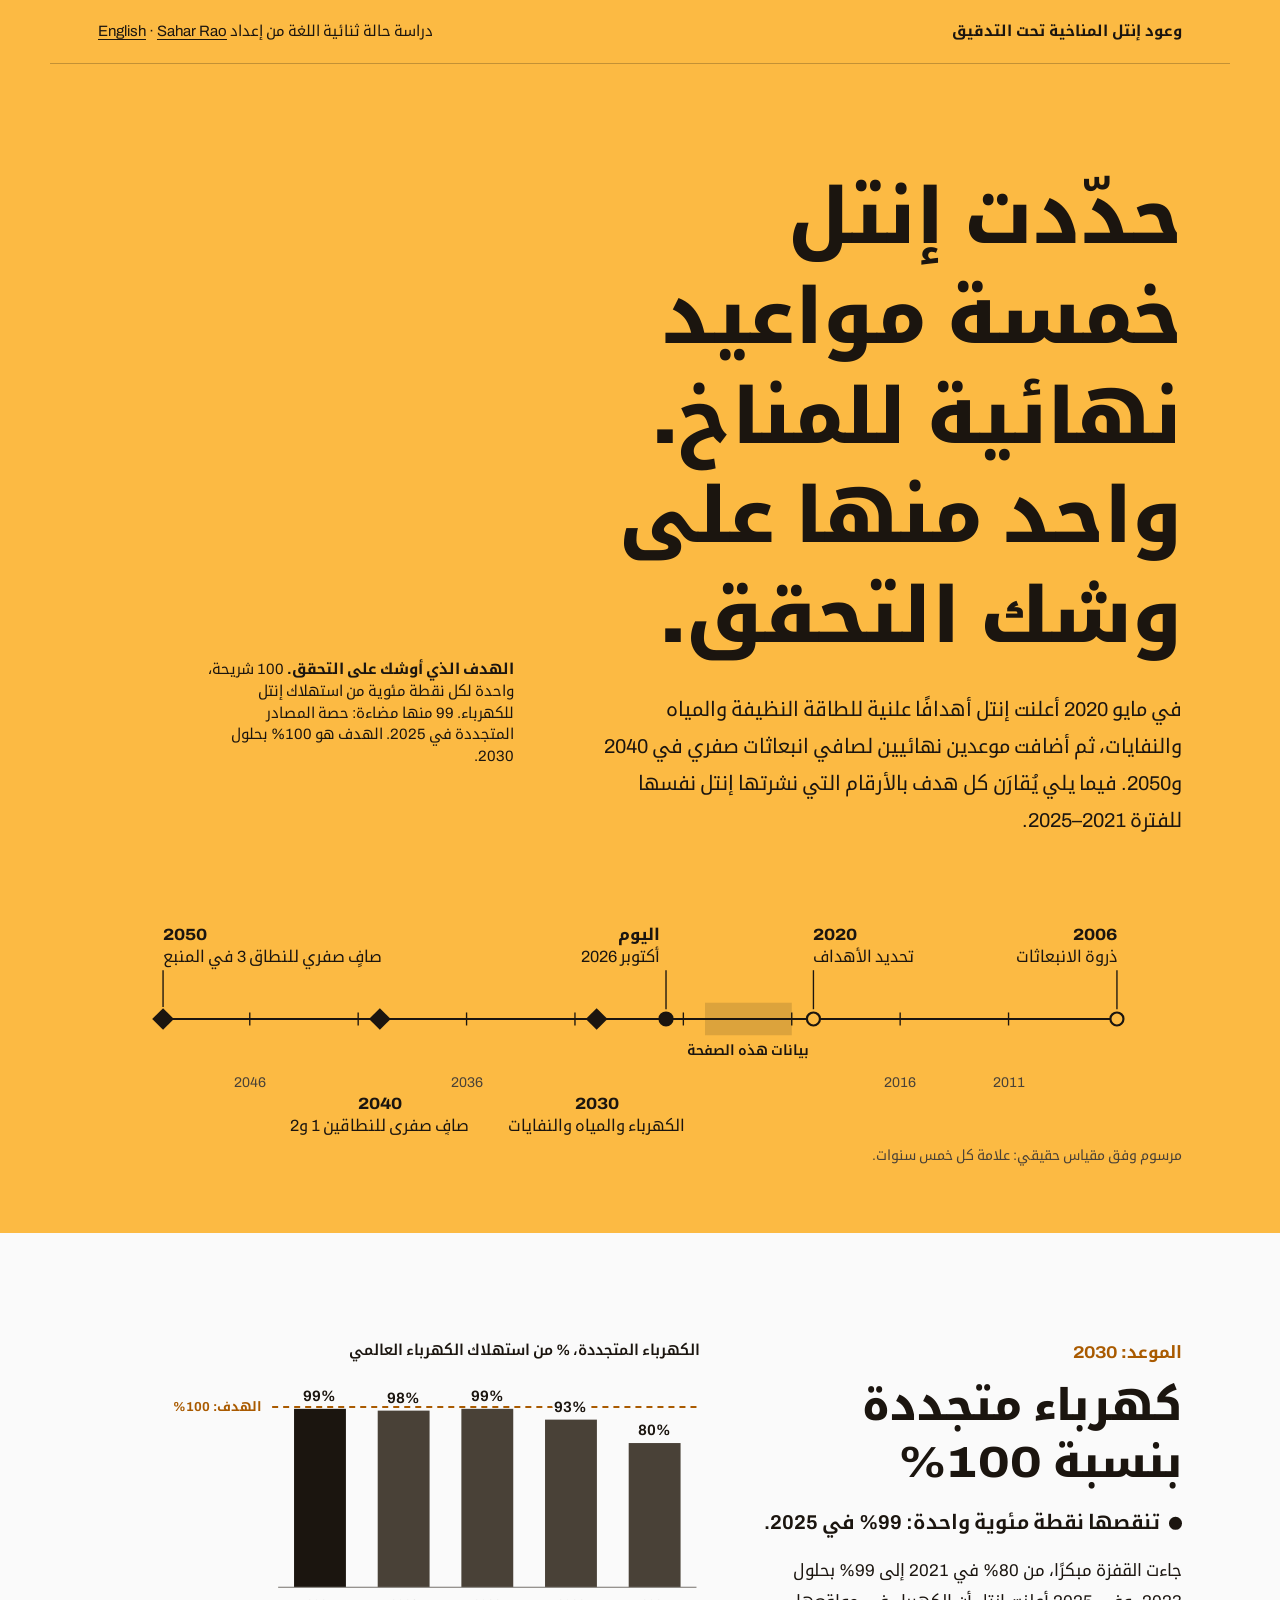
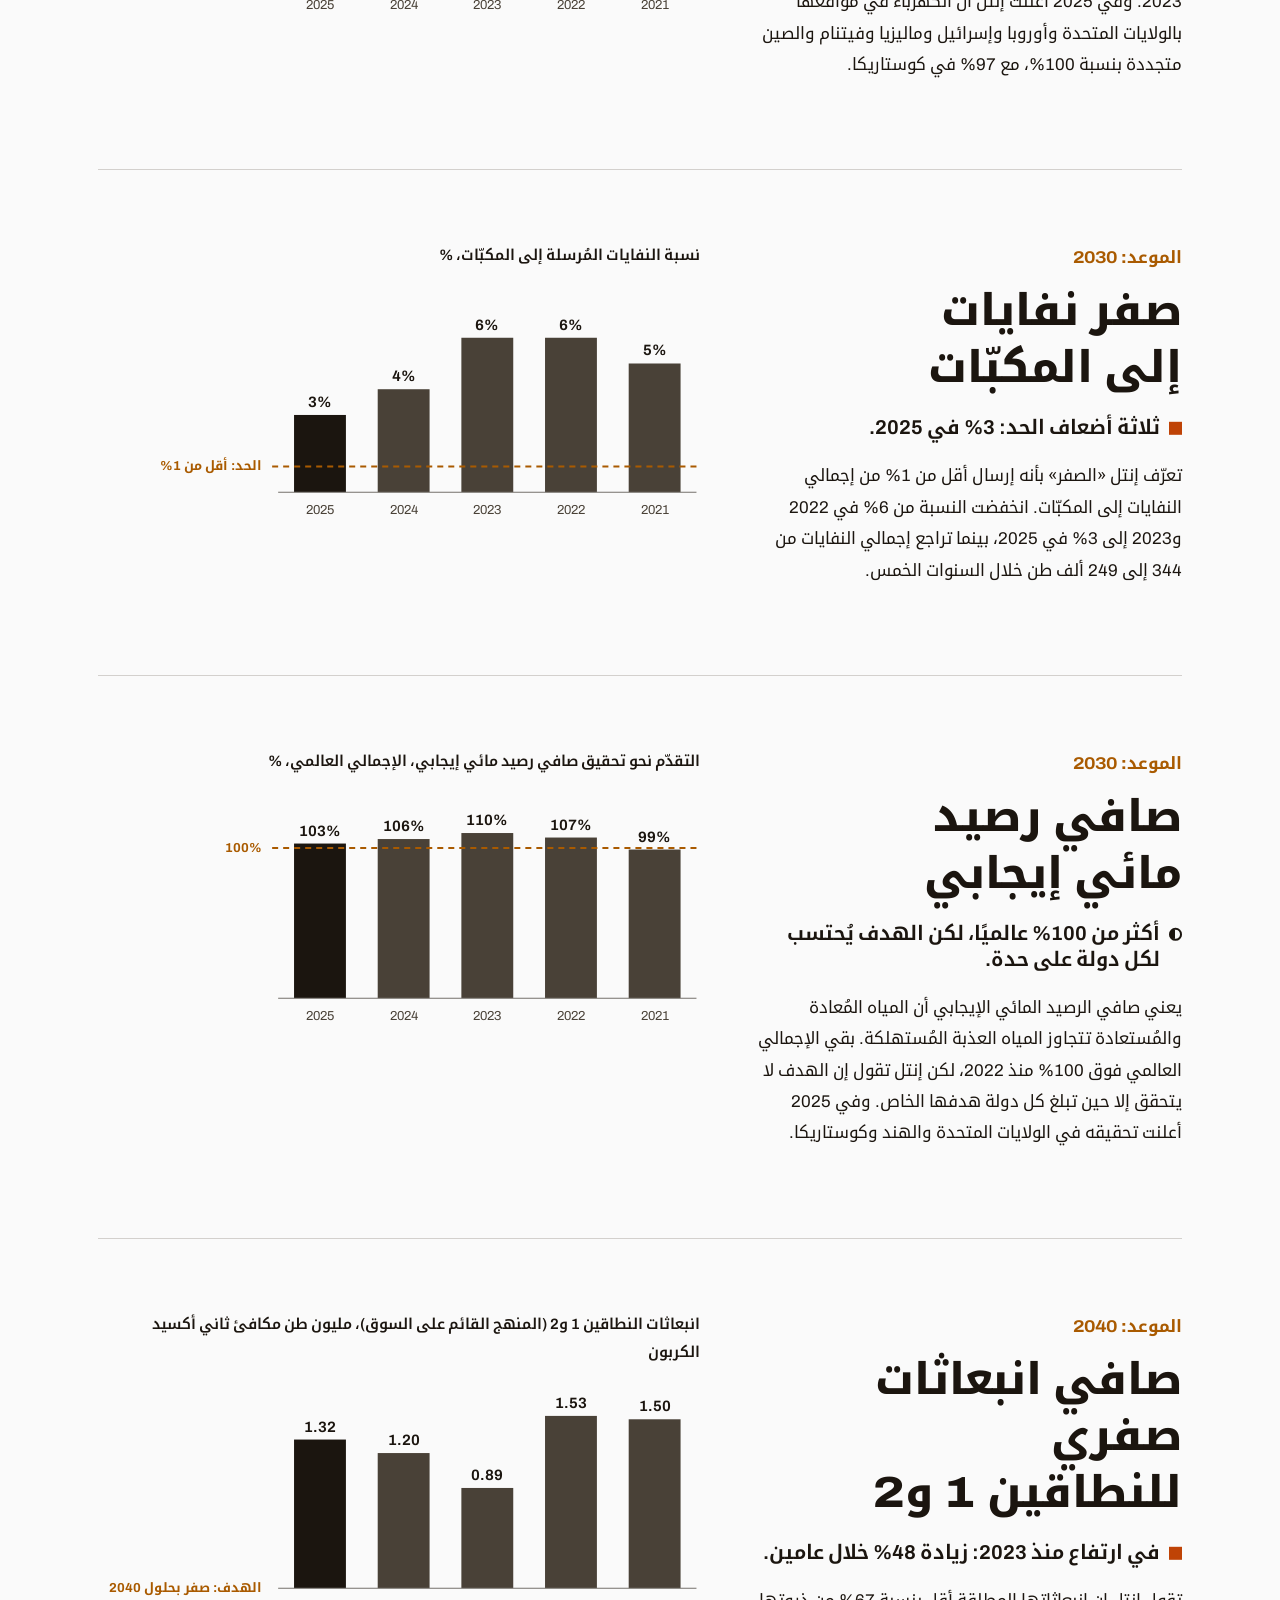
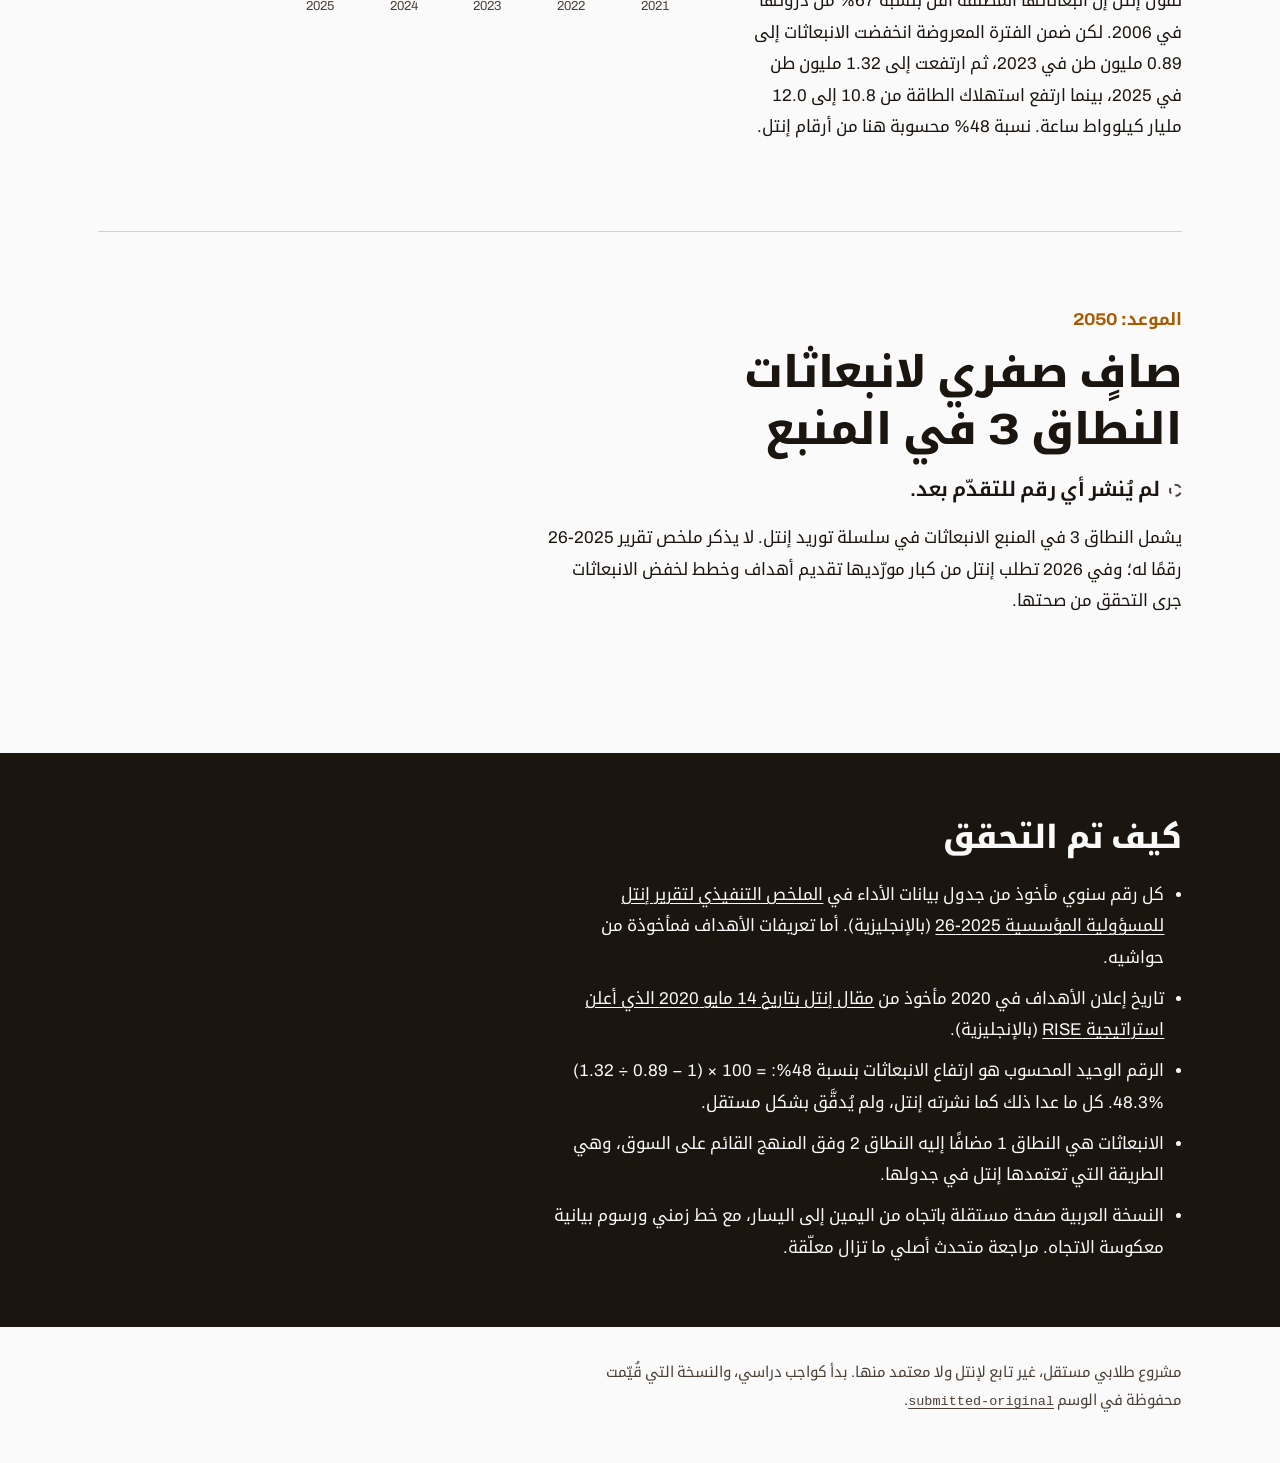
==== commit 17c95a6c: "Refine bilingual method notes for the right-to-left Arabic edition" ====
--- a/ar/index.html
+++ b/ar/index.html
@@ -246,7 +246,7 @@
           </li>
           <li>الرقم الوحيد المحسوب هو ارتفاع الانبعاثات بنسبة 48%: <span dir="ltr">(1.32 ÷ 0.89 − 1) × 100 = 48.3%</span>. كل ما عدا ذلك كما نشرته إنتل، ولم يُدقَّق بشكل مستقل.</li>
           <li>الانبعاثات هي النطاق 1 مضافًا إليه النطاق 2 وفق المنهج القائم على السوق، وهي الطريقة التي تعتمدها إنتل في جدولها.</li>
-          <li>هذه النسخة العربية مكتوبة يدويًا وليست ترجمة آلية فورية، وهي صفحة باتجاه من اليمين إلى اليسار، ويُقرأ خطها الزمني ورسومها البيانية من اليمين إلى اليسار. أُعدّت الترجمة بمساعدة الذكاء الاصطناعي ولم يراجعها متحدث أصلي بعد.</li>
+          <li>النسخة العربية صفحة مستقلة باتجاه من اليمين إلى اليسار، مع خط زمني ورسوم بيانية معكوسة الاتجاه. مراجعة متحدث أصلي ما تزال معلّقة.</li>
         </ul>
       </div>
     </section>
